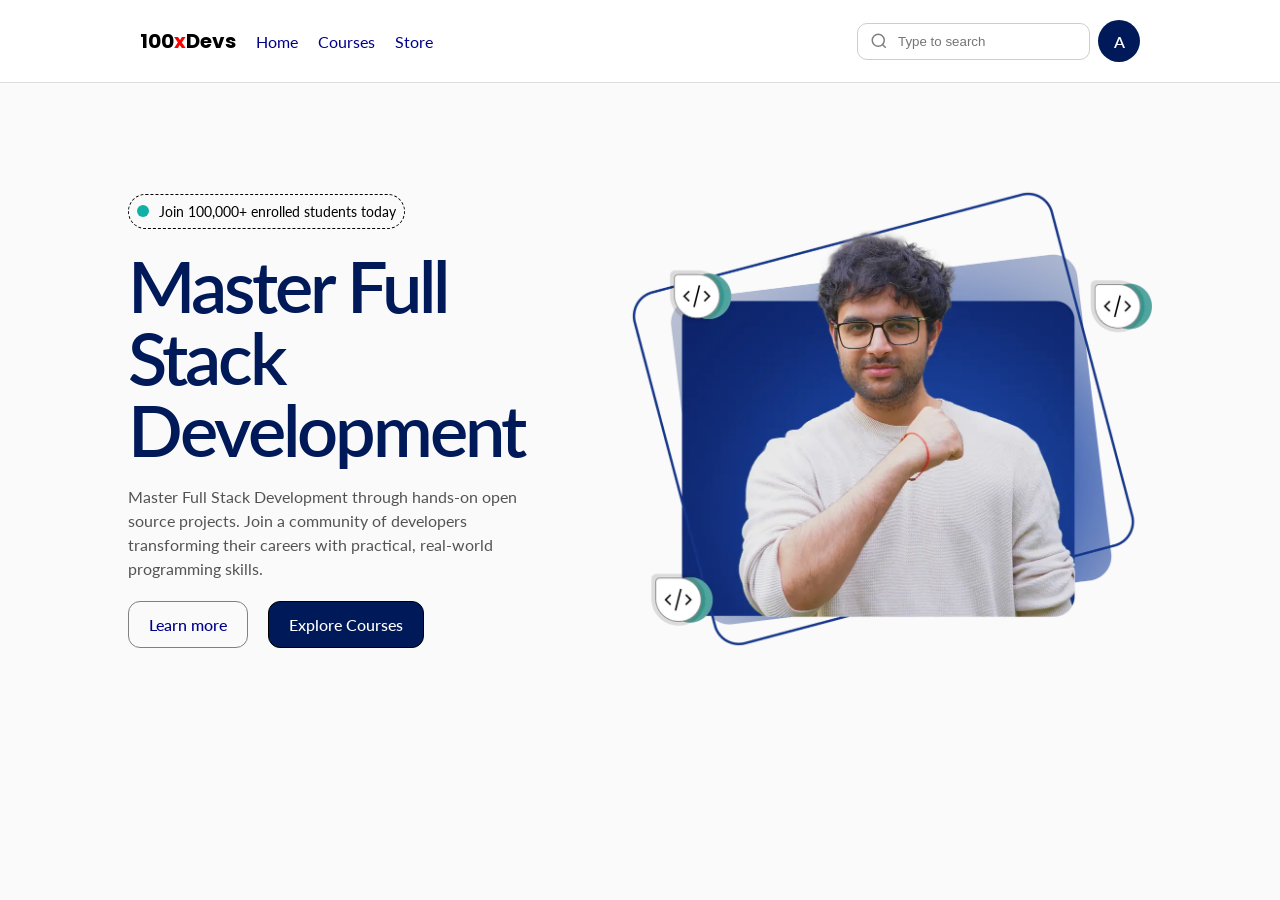
==== webdev-devops/Day1/Assignment-3/index.html @ c6fa4626 "Thirty percent remaining only" ====
<!DOCTYPE html>
<html lang="en">

<head>
    <meta charset="UTF-8">
    <meta name="viewport" content="width=device-width, initial-scale=1.0">
    <title>Assignment-3</title>
    <link rel="preconnect" href="https://fonts.googleapis.com">
    <link rel="preconnect" href="https://fonts.gstatic.com" crossorigin>
    <link
        href="https://fonts.googleapis.com/css2?family=Google+Sans+Flex:opsz,wght@6..144,1..1000&family=Inter:ital,opsz,wght@0,14..32,100..900;1,14..32,100..900&family=Lato:ital,wght@0,100;0,300;0,400;0,700;0,900;1,100;1,300;1,400;1,700;1,900&family=Montserrat:ital,wght@0,300;1,300&family=Open+Sans:ital,wght@0,300..800;1,300..800&family=Roboto:ital,wght@0,100..900;1,100..900&display=swap"
        rel="stylesheet">
    <link rel="preconnect" href="https://fonts.googleapis.com">
    <link rel="preconnect" href="https://fonts.gstatic.com" crossorigin>
    <link
        href="https://fonts.googleapis.com/css2?family=Poppins:ital,wght@0,100;0,200;0,300;0,400;0,500;0,600;0,700;0,800;0,900;1,100;1,200;1,300;1,400;1,500;1,600;1,700;1,800;1,900&display=swap"
        rel="stylesheet">
</head>

<body style="margin: 0; padding: 0; font-family: Lato, sans-serif; background-color: #FAFAFA;">

    <div id="navbar"
        style="display: flex; justify-content: space-between; align-items: center; background-color: white; padding: 20px 140px; border-bottom:1px solid rgba(128, 128, 128, 0.264) ;">
        <div id="left_nav" style="display: flex; align-items: center; gap: 20px;">
            <div
                style="font-size: 20px; font-weight: 700;  font-family: Poppins, sans-serif; display: flex; align-items: center;gap: 0px;">
                <span>100</span>
                <span style="color: red;">x</span>
                <span>Devs</span>
            </div>
            <div style="color: darkblue;">Home</div>
            <div style="color: darkblue;">Courses</div>
            <div style="color: darkblue;">Store</div>
        </div>
        <div id="right_nav" style="display: flex; align-items: center; gap:8px;">

            <div
                style="display: flex; align-items: center; border: 1px solid rgba(0, 0, 0, 0.196); border-radius: 10px; padding: 0 12px;">
                <svg width="18" height="18" viewBox="0 0 24 24" fill="none" stroke="gray" stroke-width="2">
                    <circle cx="11" cy="11" r="8"></circle>
                    <line x1="21" y1="21" x2="16.65" y2="16.65"></line>
                </svg>

                <input type="text" placeholder="Type to search"
                    style="padding: 10px ; border-radius: 8px; border: none;outline:none; ">
            </div>
            <div
                style="color: white; background-color: #001959; font-weight: 600;font-size: 16px; height: 42px; width: 42px; display: flex; justify-content: center; align-items: center; border-radius: 100%;">
                A</div>
        </div>
    </div>

    <div id="hero"
        style=" background-color:#FAFAFA; height: 75vh; width: 80vw; margin: auto; display: flex; align-items: center; gap: 100px;">
        <div id="left_hero"
            style=" display: flex; flex: 1; flex-direction: column; align-items: flex-start; gap: 20px;">
            <div
                style="border: .5px dashed black; border-radius: 50px; padding: 8px;font-size: 14px; display: flex;  align-items: center; gap: 10px; ;">
                <div style="height:12px ; width: 12px; border-radius: 100%; background-color: #10B0A7;"></div>
                <div style="">Join 100,000+ enrolled students today</div>
            </div>
            <div
                style="font-size: 72px; font-weight: 600;line-height: 72px; letter-spacing: -3px; display: flex; flex-direction: column; align-items: flex-start;  color: #001959;">
                Master Full Stack Development</div>
            <div style="color: rgba(0, 0, 0, 0.666);font-size: 16px; font-weight: 400; line-height: 24px;">Master Full
                Stack Development
                through hands-on open source projects. Join a
                community of developers
                transforming their careers with practical, real-world programming skills.</div>
            <div style="display: flex; gap: 20px;">
                <div
                    style="border: 1px solid gray; color: darkblue; font-size: 16px ; font-weight: 500; padding: 13px 20px; border-radius: 12px;">
                    Learn more</div>
                <div
                    style="border: 1px solid black; color: white; background-color: #001959; font-size: 16px ; font-weight: 500; padding: 13px 20px; border-radius: 12px;">
                    Explore Courses</div>
            </div>
        </div>
        <div id=right_hero>
            <img src="hero-img.webp" width="525" alt="">
        </div>
    </div>

</body>

</html>
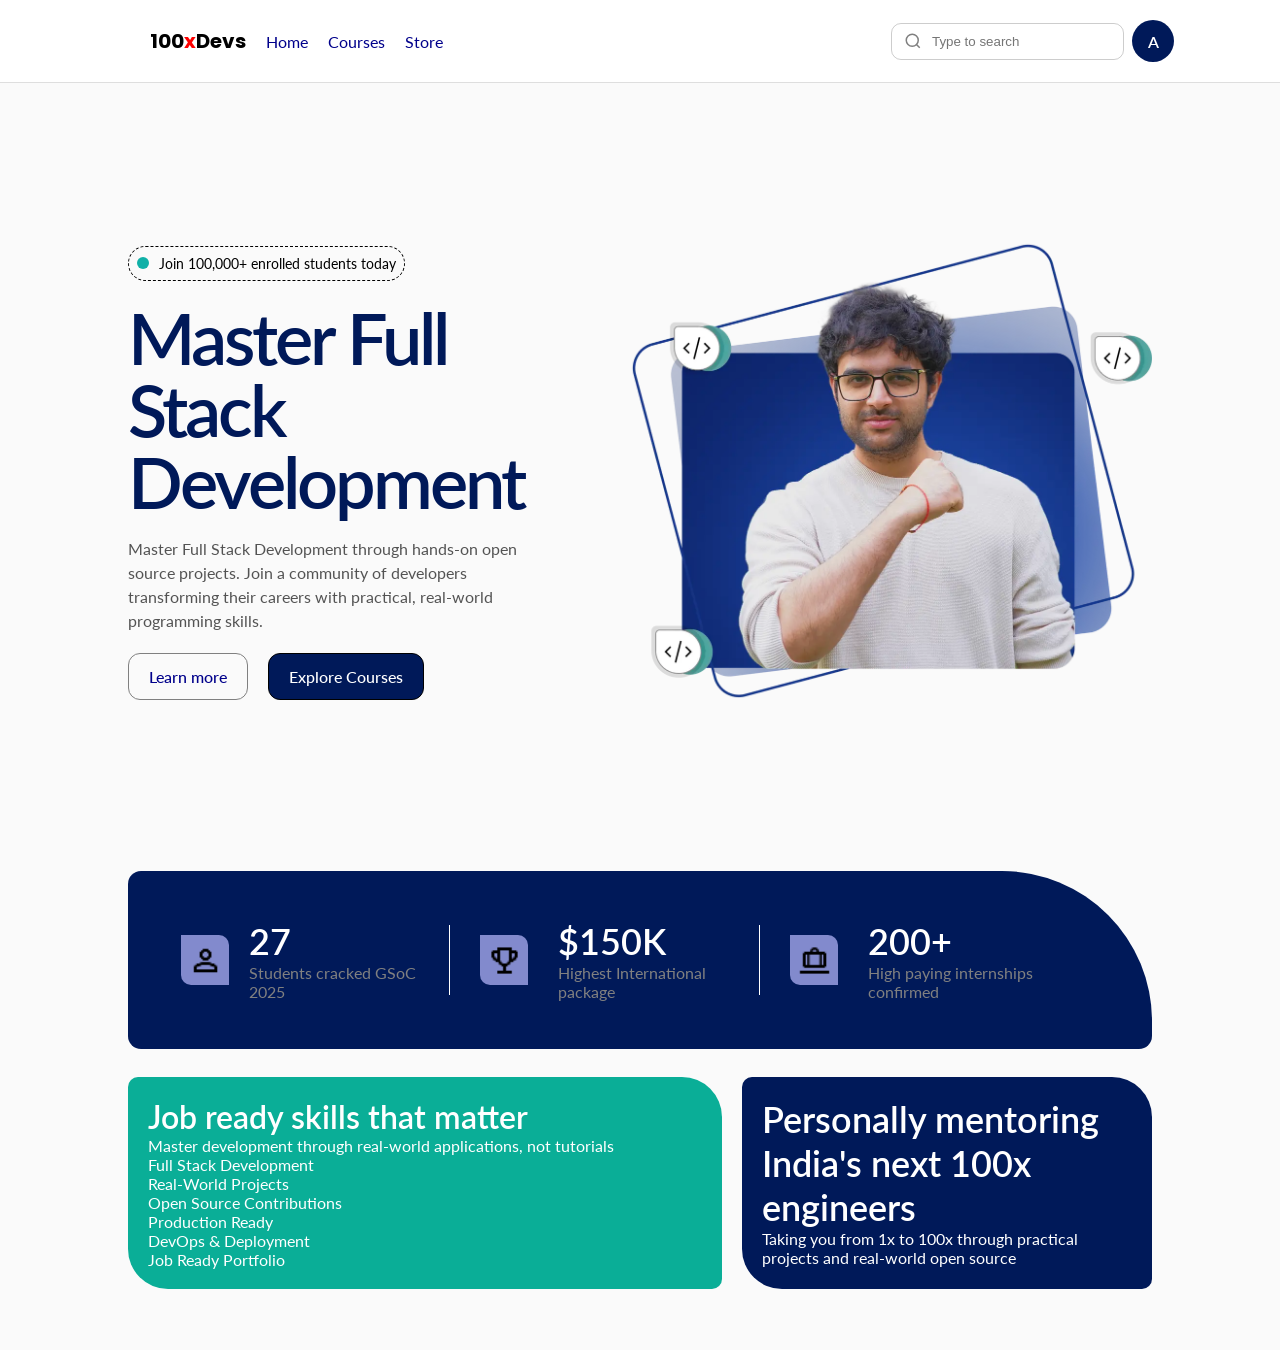
==== commit 671e541e: "Add last section but still 10% remaining" ====
--- a/webdev-devops/Day1/Assignment-3/index.html
+++ b/webdev-devops/Day1/Assignment-3/index.html
@@ -20,7 +20,7 @@
 <body style="margin: 0; padding: 0; font-family: Lato, sans-serif; background-color: #FAFAFA;">
 
     <div id="navbar"
-        style="display: flex; justify-content: space-between; align-items: center; background-color: white; padding: 20px 140px; border-bottom:1px solid rgba(128, 128, 128, 0.264) ;">
+        style="position: fixed; width: 80vw;z-index: 10; display: flex; justify-content: space-between; align-items: center; background-color: white; padding: 20px 150px; border-bottom:1px solid rgba(128, 128, 128, 0.264) ;">
         <div id="left_nav" style="display: flex; align-items: center; gap: 20px;">
             <div
                 style="font-size: 20px; font-weight: 700;  font-family: Poppins, sans-serif; display: flex; align-items: center;gap: 0px;">
@@ -51,13 +51,13 @@
     </div>
 
     <div id="hero"
-        style=" background-color:#FAFAFA; height: 75vh; width: 80vw; margin: auto; display: flex; align-items: center; gap: 100px;">
+        style="padding-top: 15vh; background-color:#FAFAFA; height: 75vh; width: 80vw; margin: auto; display: flex; align-items: center; gap: 100px;">
         <div id="left_hero"
             style=" display: flex; flex: 1; flex-direction: column; align-items: flex-start; gap: 20px;">
             <div
                 style="border: .5px dashed black; border-radius: 50px; padding: 8px;font-size: 14px; display: flex;  align-items: center; gap: 10px; ;">
                 <div style="height:12px ; width: 12px; border-radius: 100%; background-color: #10B0A7;"></div>
-                <div style="">Join 100,000+ enrolled students today</div>
+                <div>Join 100,000+ enrolled students today</div>
             </div>
             <div
                 style="font-size: 72px; font-weight: 600;line-height: 72px; letter-spacing: -3px; display: flex; flex-direction: column; align-items: flex-start;  color: #001959;">
@@ -81,6 +81,64 @@
         </div>
     </div>
 
+    <div id="hero2" style=" background-color: #FAFAFA; height: 60vh; width: 80vw; margin:auto;display: flex; flex-direction: column;justify-content: center; gap: 28px;">
+        <div
+            style="background-color: #001959; color: white; display: flex; align-items: center;justify-content: space-between;  padding: 48px 53px ; border-radius: 13px 150px 13px 13px ;">
+            <div style="display: flex; align-items: center;gap: 20px; justify-content: end;">
+                <div
+                    style="background-color: #828ACD; width: 50px ; height: 50px; display: flex; justify-content: center; align-items: center;border-radius: 0px 10px 0px 10px ;">
+                    <img src="person.png" alt="person" width="35">
+                </div>
+                <div>
+
+                    <div style="font-size: 36px; font-weight: 600;">27</div>
+                    <div style="font-size: 16px; font-weight: 400; color: gray;">Students cracked GSoC 2025</div>
+                </div>
+            </div>
+            <div style="display: flex; align-items: center;gap: 30px; justify-content: end;">
+                <div style="width: 1.2px; height: 70px;background-color: white;"></div>
+                <div
+                    style="background-color: #828ACD; width: 50px ; height: 50px; display: flex; justify-content: center; align-items: center; border-radius: 0px 10px 0px 10px ">
+                    <img src="trophy.png" alt="person" width="35">
+                </div>
+                <div>
+                    <div style="font-size: 36px; font-weight: 600;">$150K</div>
+                    <div style="font-size: 16px; font-weight: 400; color: gray;">Highest International package</div>
+                </div>
+            </div>
+            <div style="display: flex; align-items: center;gap: 30px; justify-content: end;">
+                <div style="width: 1.2px; height: 70px;background-color: white;"></div>
+                <div
+                    style="background-color: #828ACD; width: 50px ; height: 50px; display: flex; justify-content: center; align-items: center; border-radius: 0px 10px 0px 10px ">
+                    <img src=" bag.png" alt="person" width="35">
+                </div>
+                <div style="display: flex; flex-direction: column; ">
+                    <div style="font-size: 36px; font-weight: 600;">200+</div>
+                    <div style="font-size: 16px; font-weight: 400; color: gray;">High paying internships confirmed</div>
+                </div>
+            </div>
+        </div>
+
+        <div style="display: flex; justify-content: space-between; gap: 20px;; color: white;">
+            <div style="flex: 3; background-color: #0AAE97; border-radius: 10px 40px 10px 40px; padding: 20px;">
+                <div style="font-size: 32px; font-weight: 600;">Job ready skills that matter</div>
+                <div>Master development through real-world applications, not tutorials</div>
+                <div>
+                    <div>Full Stack Development</div>
+                    <div>Real-World Projects</div>
+                    <div>Open Source Contributions</div>
+                    <div>Production Ready</div>
+                    <div>DevOps & Deployment</div>
+                    <div>Job Ready Portfolio</div>
+                </div>
+            </div>
+            <div style="flex: 2; background-color: #001959; border-radius: 10px 40px 10px 40px; padding: 20px;">
+                <div style="font-size: 36px; font-weight: 600;">Personally mentoring India's next 100x engineers</div>
+                <div>Taking you from 1x to 100x through practical projects and real-world open source</div>
+            </div>
+        </div>
+    </div>
+
 </body>
 
 </html>
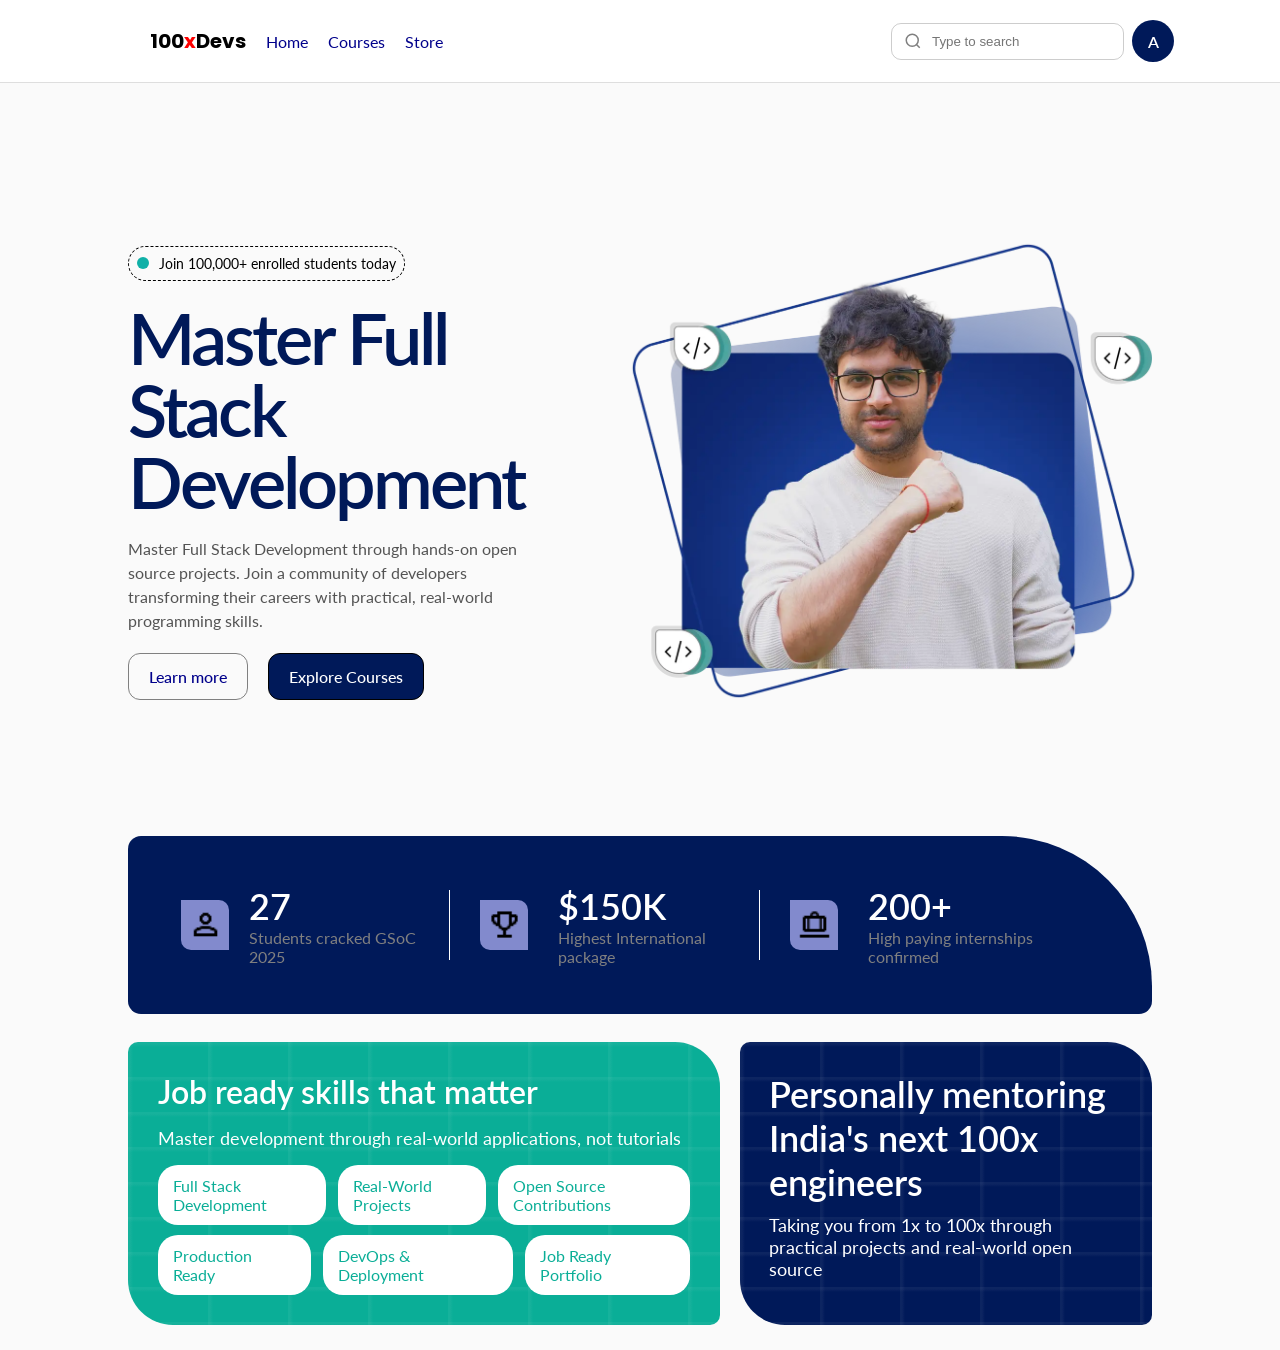
==== commit 8515e4c3: "Completed Assignment 3" ====
--- a/webdev-devops/Day1/Assignment-3/index.html
+++ b/webdev-devops/Day1/Assignment-3/index.html
@@ -81,7 +81,8 @@
         </div>
     </div>
 
-    <div id="hero2" style=" background-color: #FAFAFA; height: 60vh; width: 80vw; margin:auto;display: flex; flex-direction: column;justify-content: center; gap: 28px;">
+    <div id="hero2"
+        style=" background-color: #FAFAFA; height: 60vh; width: 80vw; margin:auto;display: flex; flex-direction: column;justify-content: center; gap: 28px;">
         <div
             style="background-color: #001959; color: white; display: flex; align-items: center;justify-content: space-between;  padding: 48px 53px ; border-radius: 13px 150px 13px 13px ;">
             <div style="display: flex; align-items: center;gap: 20px; justify-content: end;">
@@ -120,21 +121,47 @@
         </div>
 
         <div style="display: flex; justify-content: space-between; gap: 20px;; color: white;">
-            <div style="flex: 3; background-color: #0AAE97; border-radius: 10px 40px 10px 40px; padding: 20px;">
+            <div style="flex: 3; background-color: #0AAE97; border-radius: 10px 45px 10px 45px; padding:30px;display: flex;flex-direction: column;align-items: start; gap: 16px;  background-image:
+                linear-gradient(#ffffff0d 2px, transparent 5px),
+                linear-gradient(90deg, #ffffff0d 2px, transparent 5px);
+                background-size:80px 35px;">
                 <div style="font-size: 32px; font-weight: 600;">Job ready skills that matter</div>
-                <div>Master development through real-world applications, not tutorials</div>
-                <div>
-                    <div>Full Stack Development</div>
-                    <div>Real-World Projects</div>
-                    <div>Open Source Contributions</div>
-                    <div>Production Ready</div>
-                    <div>DevOps & Deployment</div>
-                    <div>Job Ready Portfolio</div>
+                <div style="font-size: 18px;">Master development through real-world applications, not tutorials</div>
+                <div style="display: flex; flex-direction: column-reverse; gap: 10px;;">
+                    <div style="display: flex; gap: 12px;">
+                        <div
+                            style="font-size: 16px; background-color: white; color:#0AAE97 ;border-radius: 20px ;padding: 11px 15px;">
+                            Production Ready</div>
+                        <div
+                            style="font-size: 16px; background-color: white; color:#0AAE97;border-radius: 20px ;padding: 11px 15px; ">
+                            DevOps & Deployment</div>
+                        <div
+                            style="font-size: 16px; background-color: white; color:#0AAE97;border-radius: 20px ;padding: 11px 15px; ">
+                            Job Ready Portfolio</div>
+                    </div>
+                    <div style="display: flex;  gap: 12px">
+                        <div
+                            style="font-size: 16px; background-color: white; color:#0AAE97 ;border-radius: 20px ;padding: 11px 15px;">
+                            Full Stack Development</div>
+                        <div
+                            style="font-size: 16px; background-color: white; color:#0AAE97;border-radius: 20px ;padding: 11px 15px; ">
+                            Real-World Projects</div>
+                        <div
+                            style="font-size: 16px; background-color: white; color:#0AAE97;border-radius: 20px ;padding: 11px 15px; ">
+                            Open Source Contributions
+                        </div>
+                    </div>
+
                 </div>
             </div>
-            <div style="flex: 2; background-color: #001959; border-radius: 10px 40px 10px 40px; padding: 20px;">
+            <div style="flex: 2; background-color: #001959; border-radius: 10px 45px 10px 45px; padding: 30px 29px;display: flex; flex-direction: column; gap: 10px;
+            background-image:
+            linear-gradient(#ffffff0d 2px, transparent 5px),
+            linear-gradient(90deg, #ffffff0d 2px, transparent 5px);
+            background-size:80px 35px; ">
                 <div style="font-size: 36px; font-weight: 600;">Personally mentoring India's next 100x engineers</div>
-                <div>Taking you from 1x to 100x through practical projects and real-world open source</div>
+                <div style="font-size: 18px; font-weight: 400;">Taking you from 1x to 100x through practical projects
+                    and real-world open source</div>
             </div>
         </div>
     </div>
